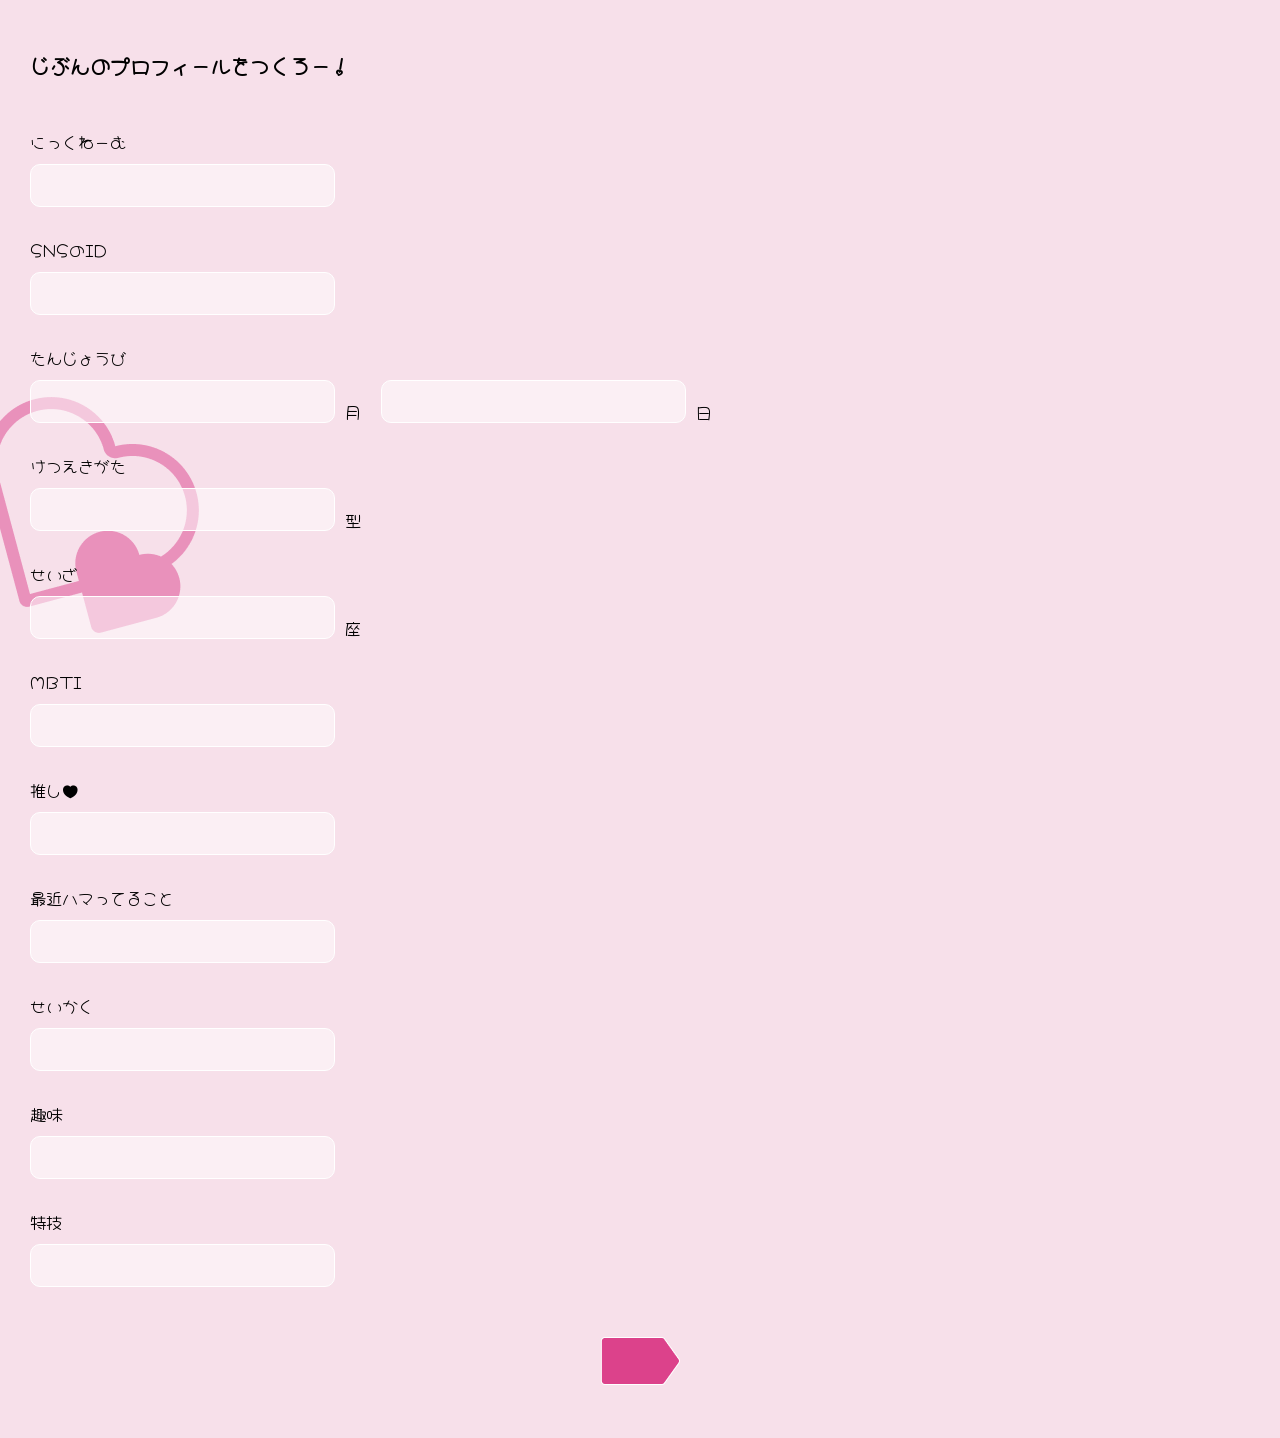
==== input-page.html @ f0c59c26 "追加:input-page見た目ほぼ完成" ====
<!DOCTYPE html>
<html lang="jp">

<head>
    <meta charset="UTF-8">
    <meta name="viewport" content="width=device-width, initial-scale=1.0">
    <title>Document</title>
    <link rel="stylesheet" href="css/ress.css">
    <link rel="stylesheet" href="css/color.css">
    <link rel="stylesheet" href="css/input-page.css">
    <link
        href="https://fonts.googleapis.com/css2?family=Hachi+Maru+Pop&family=Kaisei+Opti&family=Lato:ital,wght@0,100;0,300;0,400;0,700;0,900;1,100;1,300;1,400;1,700;1,900&family=Noto+Sans+JP:wght@300&family=Noto+Serif+JP:wght@200&family=Rampart+One&family=Rubik+80s+Fade&family=Sawarabi+Mincho&display=swap"
        rel="stylesheet">
</head>

<body>
    <header class="header">
        <h1>じぶんのプロフィールをつくろー！</h1>
        <span></span>
    </header>
    <main class="main">
        <span></span>
        <p class="title">にっくねーむ</p>
        <input class="input" type="text">
        <p class="title">SNSのID</p>
        <input class="input" type="text">
        <p class="title">たんじょうび</p>
        <div class="birthday">
            <input class="input" type="number">
            <p class="title">月</p>
            <input class="input" type="number">
            <p class="title">日</p>
        </div>
        <p class="title">けつえきがた</p>
        <div class="blood">
            <input class="input" type="text">
            <p class="title">型</p>
        </div>
        <p class="title">せいざ</p>
        <div class="constellation">
            <input class="input" type="text">
            <p class="title">座</p>
        </div>
        <p class="title">MBTI</p>
        <input class="input" type="text">
        <p class="title">推し♥</p>
        <input class="input" type="text">
        <p class="title">最近ハマってること</p>
        <input class="input" type="text">
        <p class="title">せいかく</p>
        <input class="input" type="text">
        <p class="title">趣味</p>
        <input class="input" type="text">
        <p class="title">特技</p>
        <input class="input" type="text">
    </main>
    <footer class="footer">
        <button><img src="images/footerui.png" alt="つぎへボタン"></button>
    </footer>
</body>

</html>
---- css/ress.css ----
/* resset.dev • v5.0.2 */

/* # =================================================================
   # Global selectors
   # ================================================================= */

html {
  box-sizing: border-box;
  -webkit-text-size-adjust: 100%; /* Prevent adjustments of font size after orientation changes in iOS */
  word-break: normal;
  -moz-tab-size: 4;
  tab-size: 4;
}

*,
::before,
::after {
  background-repeat: no-repeat; /* Set `background-repeat: no-repeat` to all elements and pseudo elements */
  box-sizing: inherit;
}

::before,
::after {
  text-decoration: inherit; /* Inherit text-decoration and vertical align to ::before and ::after pseudo elements */
  vertical-align: inherit;
}

* {
  padding: 0; /* Reset `padding` and `margin` of all elements */
  margin: 0;
}

/* # =================================================================
   # General elements
   # ================================================================= */

hr {
  overflow: visible; /* Show the overflow in Edge and IE */
  height: 0; /* Add the correct box sizing in Firefox */
  color: inherit; /* Correct border color in Firefox. */
}

details,
main {
  display: block; /* Render the `main` element consistently in IE. */
}

summary {
  display: list-item; /* Add the correct display in all browsers */
}

small {
  font-size: 80%; /* Set font-size to 80% in `small` elements */
}

[hidden] {
  display: none; /* Add the correct display in IE */
}

abbr[title] {
  border-bottom: none; /* Remove the bottom border in Chrome 57 */
  /* Add the correct text decoration in Chrome, Edge, IE, Opera, and Safari */
  text-decoration: underline;
  text-decoration: underline dotted;
}

a {
  background-color: transparent; /* Remove the gray background on active links in IE 10 */
}

a:active,
a:hover {
  outline-width: 0; /* Remove the outline when hovering in all browsers */
}

code,
kbd,
pre,
samp {
  font-family: monospace, monospace; /* Specify the font family of code elements */
}

pre {
  font-size: 1em; /* Correct the odd `em` font sizing in all browsers */
}

b,
strong {
  font-weight: bolder; /* Add the correct font weight in Chrome, Edge, and Safari */
}

/* https://gist.github.com/unruthless/413930 */
sub,
sup {
  font-size: 75%;
  line-height: 0;
  position: relative;
  vertical-align: baseline;
}

sub {
  bottom: -0.25em;
}

sup {
  top: -0.5em;
}

table {
  border-color: inherit; /* Correct border color in all Chrome, Edge, and Safari. */
  text-indent: 0; /* Remove text indentation in Chrome, Edge, and Safari */
}

iframe {
  border-style: none;
}

/* # =================================================================
   # Forms
   # ================================================================= */

input {
  border-radius: 0;
}

[type='number']::-webkit-inner-spin-button,
[type='number']::-webkit-outer-spin-button {
  height: auto; /* Correct the cursor style of increment and decrement buttons in Chrome */
}

[type='search'] {
  -webkit-appearance: textfield; /* Correct the odd appearance in Chrome and Safari */
  outline-offset: -2px; /* Correct the outline style in Safari */
}

[type='search']::-webkit-search-decoration {
  -webkit-appearance: none; /* Remove the inner padding in Chrome and Safari on macOS */
}

textarea {
  overflow: auto; /* Internet Explorer 11+ */
  resize: vertical; /* Specify textarea resizability */
}

button,
input,
optgroup,
select,
textarea {
  font: inherit; /* Specify font inheritance of form elements */
}

optgroup {
  font-weight: bold; /* Restore the font weight unset by the previous rule */
}

button {
  overflow: visible; /* Address `overflow` set to `hidden` in IE 8/9/10/11 */
}

button,
select {
  text-transform: none; /* Firefox 40+, Internet Explorer 11- */
}

/* Apply cursor pointer to button elements */
button,
[type='button'],
[type='reset'],
[type='submit'],
[role='button'] {
  cursor: pointer;
}

/* Remove inner padding and border in Firefox 4+ */
button::-moz-focus-inner,
[type='button']::-moz-focus-inner,
[type='reset']::-moz-focus-inner,
[type='submit']::-moz-focus-inner {
  border-style: none;
  padding: 0;
}

/* Replace focus style removed in the border reset above */
button:-moz-focusring,
[type='button']::-moz-focus-inner,
[type='reset']::-moz-focus-inner,
[type='submit']::-moz-focus-inner {
  outline: 1px dotted ButtonText;
}

button,
html [type='button'], /* Prevent a WebKit bug where (2) destroys native `audio` and `video`controls in Android 4 */
[type='reset'],
[type='submit'] {
  -webkit-appearance: button; /* Correct the inability to style clickable types in iOS */
}

/* Remove the default button styling in all browsers */
button,
input,
select,
textarea {
  background-color: transparent;
  border-style: none;
}

a:focus,
button:focus,
input:focus,
select:focus,
textarea:focus {
  outline-width: 0;
}

/* Style select like a standard input */
select {
  -moz-appearance: none; /* Firefox 36+ */
  -webkit-appearance: none; /* Chrome 41+ */
}

select::-ms-expand {
  display: none; /* Internet Explorer 11+ */
}

select::-ms-value {
  color: currentColor; /* Internet Explorer 11+ */
}

legend {
  border: 0; /* Correct `color` not being inherited in IE 8/9/10/11 */
  color: inherit; /* Correct the color inheritance from `fieldset` elements in IE */
  display: table; /* Correct the text wrapping in Edge and IE */
  max-width: 100%; /* Correct the text wrapping in Edge and IE */
  white-space: normal; /* Correct the text wrapping in Edge and IE */
  max-width: 100%; /* Correct the text wrapping in Edge 18- and IE */
}

::-webkit-file-upload-button {
  /* Correct the inability to style clickable types in iOS and Safari */
  -webkit-appearance: button;
  color: inherit;
  font: inherit; /* Change font properties to `inherit` in Chrome and Safari */
}

/* Replace pointer cursor in disabled elements */
[disabled] {
  cursor: default;
}

/* # =================================================================
   # Specify media element style
   # ================================================================= */

img {
  border-style: none; /* Remove border when inside `a` element in IE 8/9/10 */
}

/* Add the correct vertical alignment in Chrome, Firefox, and Opera */
progress {
  vertical-align: baseline;
}

/* # =================================================================
   # Accessibility
   # ================================================================= */

/* Specify the progress cursor of updating elements */
[aria-busy='true'] {
  cursor: progress;
}

/* Specify the pointer cursor of trigger elements */
[aria-controls] {
  cursor: pointer;
}

/* Specify the unstyled cursor of disabled, not-editable, or otherwise inoperable elements */
[aria-disabled='true'] {
  cursor: default;
}
---- css/color.css ----
:root {
    --bg-color: #F7E0EA;
    --text-color: #27362D;
    --ui-color: #DC428B;
}
---- css/input-page.css ----
html {
    font-size: 62.5%;
}

body {
    background-color: var(--bg-color);
    font-family: "Hachi Maru Pop", cursive;
    font-weight: 400;
    font-style: normal;
    background-image: url(../images/bg-heart.png);
    background-position-y: 365px;
    background-position-x: -30px;
    margin: 0 30px;
}

.header {
    margin: 50px 0;
}

.main {
    .title {
        font-size: 1.6rem;
        margin-bottom: 11px;
    }

    .input {
        height: 43px;
        border: 1px solid #fff;
        font-size: 1.6rem;
        background-color: rgba(255, 255, 255, 0.5);
        border-radius: 10px;
        padding: 1.4rem;
        margin-bottom: 30px;
        margin-right: 10px;
    }

    .birthday {
        display: flex;
        align-items: center;

        .title {
            margin-right: 20px;
        }
    }

    .blood {
        display: flex;
        align-items: center;
    }

    .constellation {
        align-items: center;
        display: flex;
    }

    .input {
        width: 25%;
    }
}

.footer {
    text-align: center;
    margin-top: 20px;
    margin-bottom: 50px;

    button {
        transform: scale(-1, 1);
    }
}
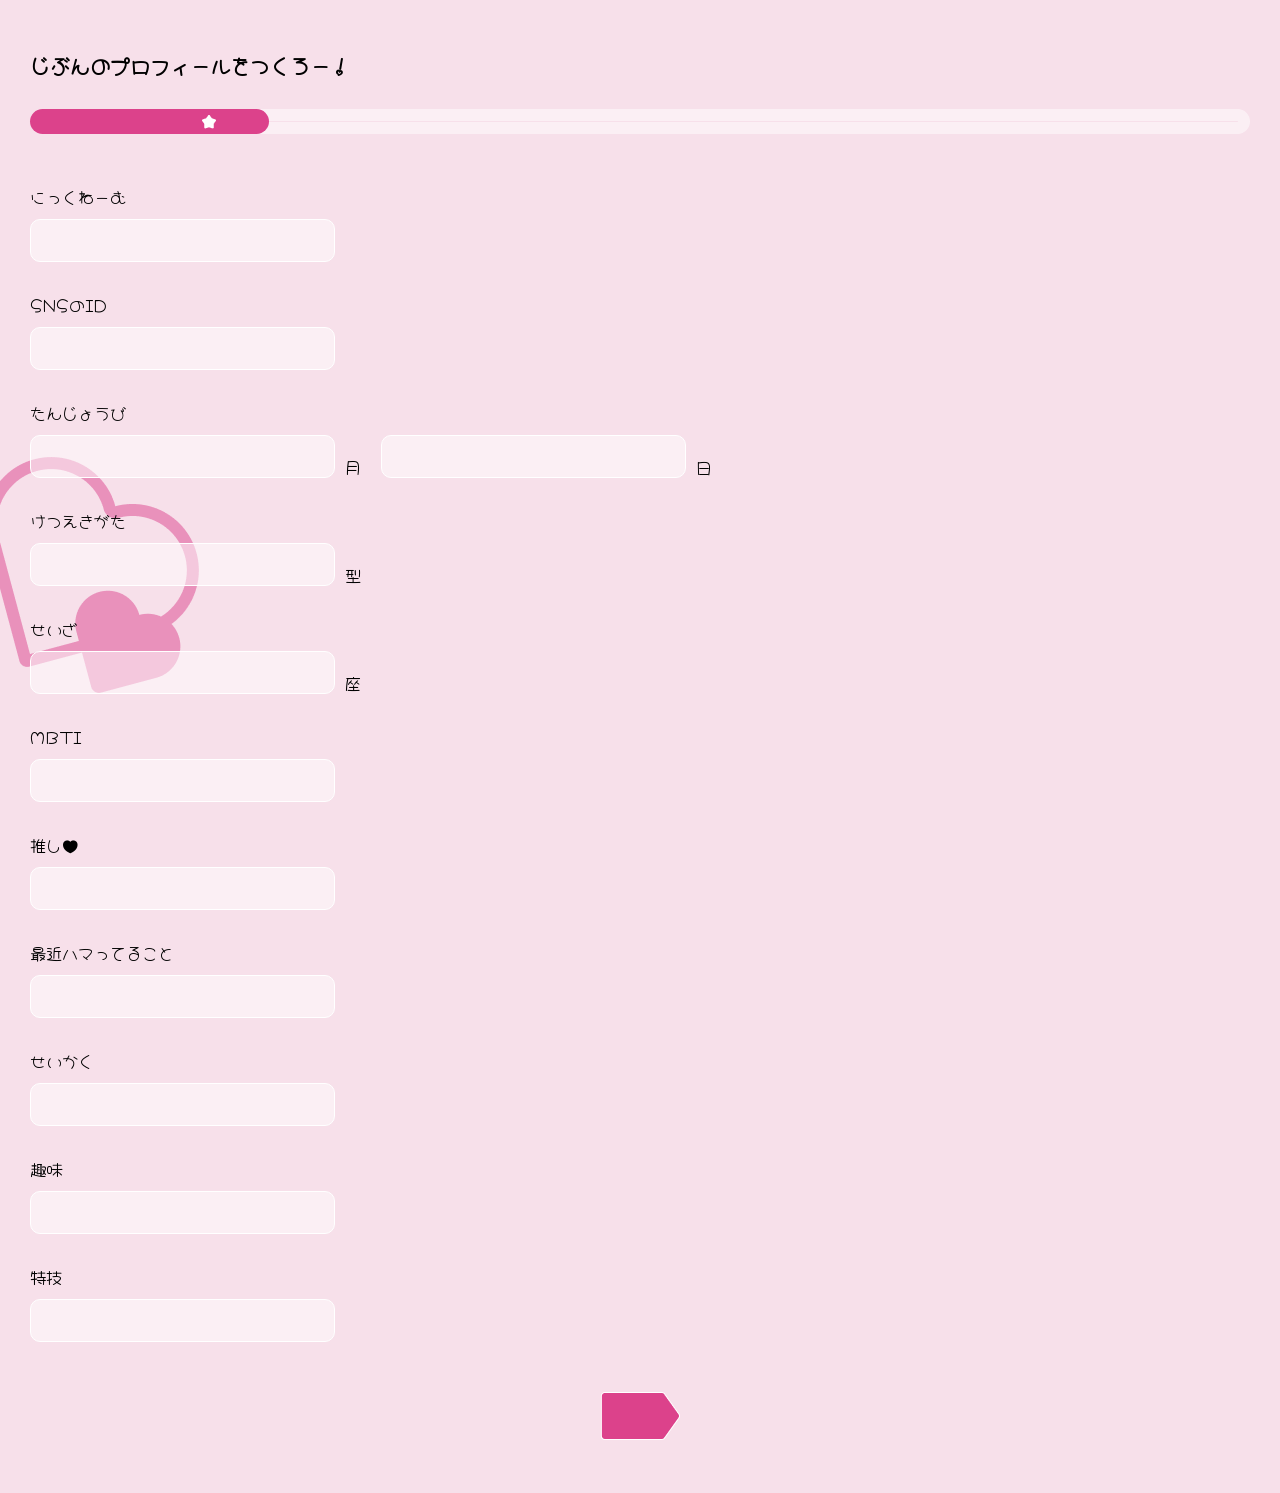
==== commit 70c97c07: "追加:input-page5見た目ほぼ完成、他input-pageページ遷移機能" ====
--- a/input-page.html
+++ b/input-page.html
@@ -16,10 +16,13 @@
 <body>
     <header class="header">
         <h1>じぶんのプロフィールをつくろー！</h1>
-        <span></span>
+        <span id="progressWrap">
+            <span id="progress">
+                <span id="star"><img src="images/star.png" alt="星"></span>
+            </span>
+        </span>
     </header>
     <main class="main">
-        <span></span>
         <p class="title">にっくねーむ</p>
         <input class="input" type="text">
         <p class="title">SNSのID</p>
@@ -55,7 +58,7 @@
         <input class="input" type="text">
     </main>
     <footer class="footer">
-        <button><img src="images/footerui.png" alt="つぎへボタン"></button>
+        <a href="input-page2.html"><img src="images/footerui.png" alt="つぎへボタン" id="nextBtn"></a>
     </footer>
 </body>
 
--- a/css/color.css
+++ b/css/color.css
@@ -1,5 +1,5 @@
 :root {
     --bg-color: #F7E0EA;
     --text-color: #27362D;
-    --ui-color: #DC428B;
+    --accent-color: #DC428B;
 }
--- a/css/input-page.css
+++ b/css/input-page.css
@@ -8,13 +8,45 @@
     font-weight: 400;
     font-style: normal;
     background-image: url(../images/bg-heart.png);
-    background-position-y: 365px;
+    background-position-y: 425px;
     background-position-x: -30px;
     margin: 0 30px;
 }
 
 .header {
+    width: 100%;
     margin: 50px 0;
+
+    h1 {
+        font-size: 2rem;
+        margin-bottom: 30px;
+    }
+
+    #progressWrap {
+        position: relative;
+        display: block;
+        height: 25px;
+        width: 100%;
+        border: 12.5px solid rgba(255, 255, 255, 0.5);
+        border-radius: 20px;
+
+        #progress {
+            position: absolute;
+            left: -12.5px;
+            top: -12.5px;
+            width: 20%;
+            height: 25px;
+            display: block;
+            background-color: var(--accent-color);
+            border-radius: 20px;
+
+            #star {
+                position: absolute;
+                top: 6px;
+                left: 72%;
+            }
+        }
+    }
 }
 
 .main {
@@ -24,6 +56,7 @@
     }
 
     .input {
+        width: 100%;
         height: 43px;
         border: 1px solid #fff;
         font-size: 1.6rem;
@@ -63,7 +96,7 @@
     margin-top: 20px;
     margin-bottom: 50px;
 
-    button {
+    #nextBtn {
         transform: scale(-1, 1);
     }
 }
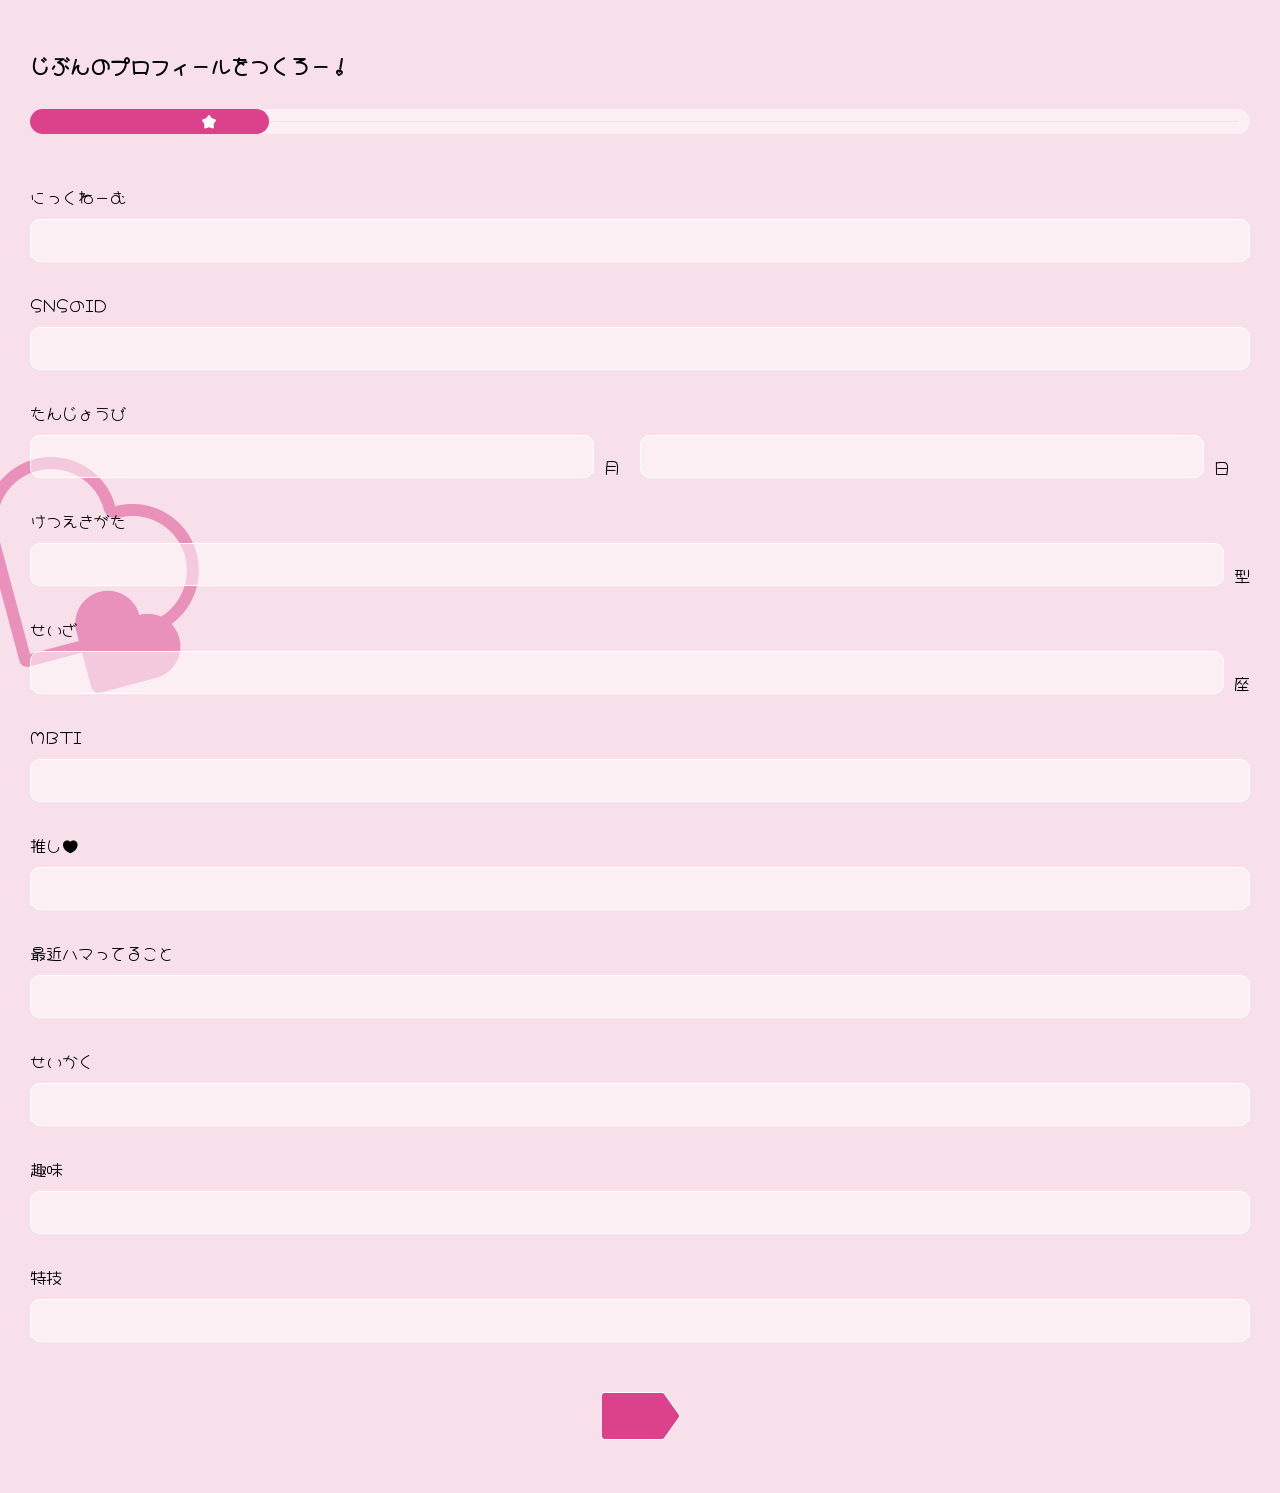
==== commit 616891fa: "追加:profile見た目途中" ====
--- a/input-page.html
+++ b/input-page.html
@@ -11,6 +11,7 @@
     <link
         href="https://fonts.googleapis.com/css2?family=Hachi+Maru+Pop&family=Kaisei+Opti&family=Lato:ital,wght@0,100;0,300;0,400;0,700;0,900;1,100;1,300;1,400;1,700;1,900&family=Noto+Sans+JP:wght@300&family=Noto+Serif+JP:wght@200&family=Rampart+One&family=Rubik+80s+Fade&family=Sawarabi+Mincho&display=swap"
         rel="stylesheet">
+    <script defer src="js/input-page.js"></script>
 </head>
 
 <body>
@@ -24,38 +25,38 @@
     </header>
     <main class="main">
         <p class="title">にっくねーむ</p>
-        <input class="input" type="text">
+        <input name="name" class="input" type="text">
         <p class="title">SNSのID</p>
-        <input class="input" type="text">
+        <input name="sns" class="input" type="text">
         <p class="title">たんじょうび</p>
         <div class="birthday">
-            <input class="input" type="number">
+            <input name="month" class="input" type="number">
             <p class="title">月</p>
-            <input class="input" type="number">
+            <input name="day" class="input" type="number">
             <p class="title">日</p>
         </div>
         <p class="title">けつえきがた</p>
         <div class="blood">
-            <input class="input" type="text">
+            <input name="blood" class="input" type="text">
             <p class="title">型</p>
         </div>
         <p class="title">せいざ</p>
         <div class="constellation">
-            <input class="input" type="text">
+            <input name="constellation" class="input" type="text">
             <p class="title">座</p>
         </div>
         <p class="title">MBTI</p>
-        <input class="input" type="text">
+        <input name="mbti" class="input" type="text">
         <p class="title">推し♥</p>
-        <input class="input" type="text">
+        <input name="favorite" class="input" type="text">
         <p class="title">最近ハマってること</p>
-        <input class="input" type="text">
+        <input name="like" class="input" type="text">
         <p class="title">せいかく</p>
-        <input class="input" type="text">
+        <input name="character" class="input" type="text">
         <p class="title">趣味</p>
-        <input class="input" type="text">
+        <input name="hobby" class="input" type="text">
         <p class="title">特技</p>
-        <input class="input" type="text">
+        <input name="skill" class="input" type="text">
     </main>
     <footer class="footer">
         <a href="input-page2.html"><img src="images/footerui.png" alt="つぎへボタン" id="nextBtn"></a>
--- a/css/color.css
+++ b/css/color.css
@@ -2,4 +2,5 @@
     --bg-color: #F7E0EA;
     --text-color: #27362D;
     --accent-color: #DC428B;
+    --textBg-color: rgba(255, 255, 255, 0.5);
 }
--- a/css/input-page.css
+++ b/css/input-page.css
@@ -59,6 +59,7 @@
         width: 100%;
         height: 43px;
         border: 1px solid #fff;
+        color: var(--accent-color);
         font-size: 1.6rem;
         background-color: rgba(255, 255, 255, 0.5);
         border-radius: 10px;
@@ -87,7 +88,7 @@
     }
 
     .input {
-        width: 25%;
+        width: 100%;
     }
 }
 
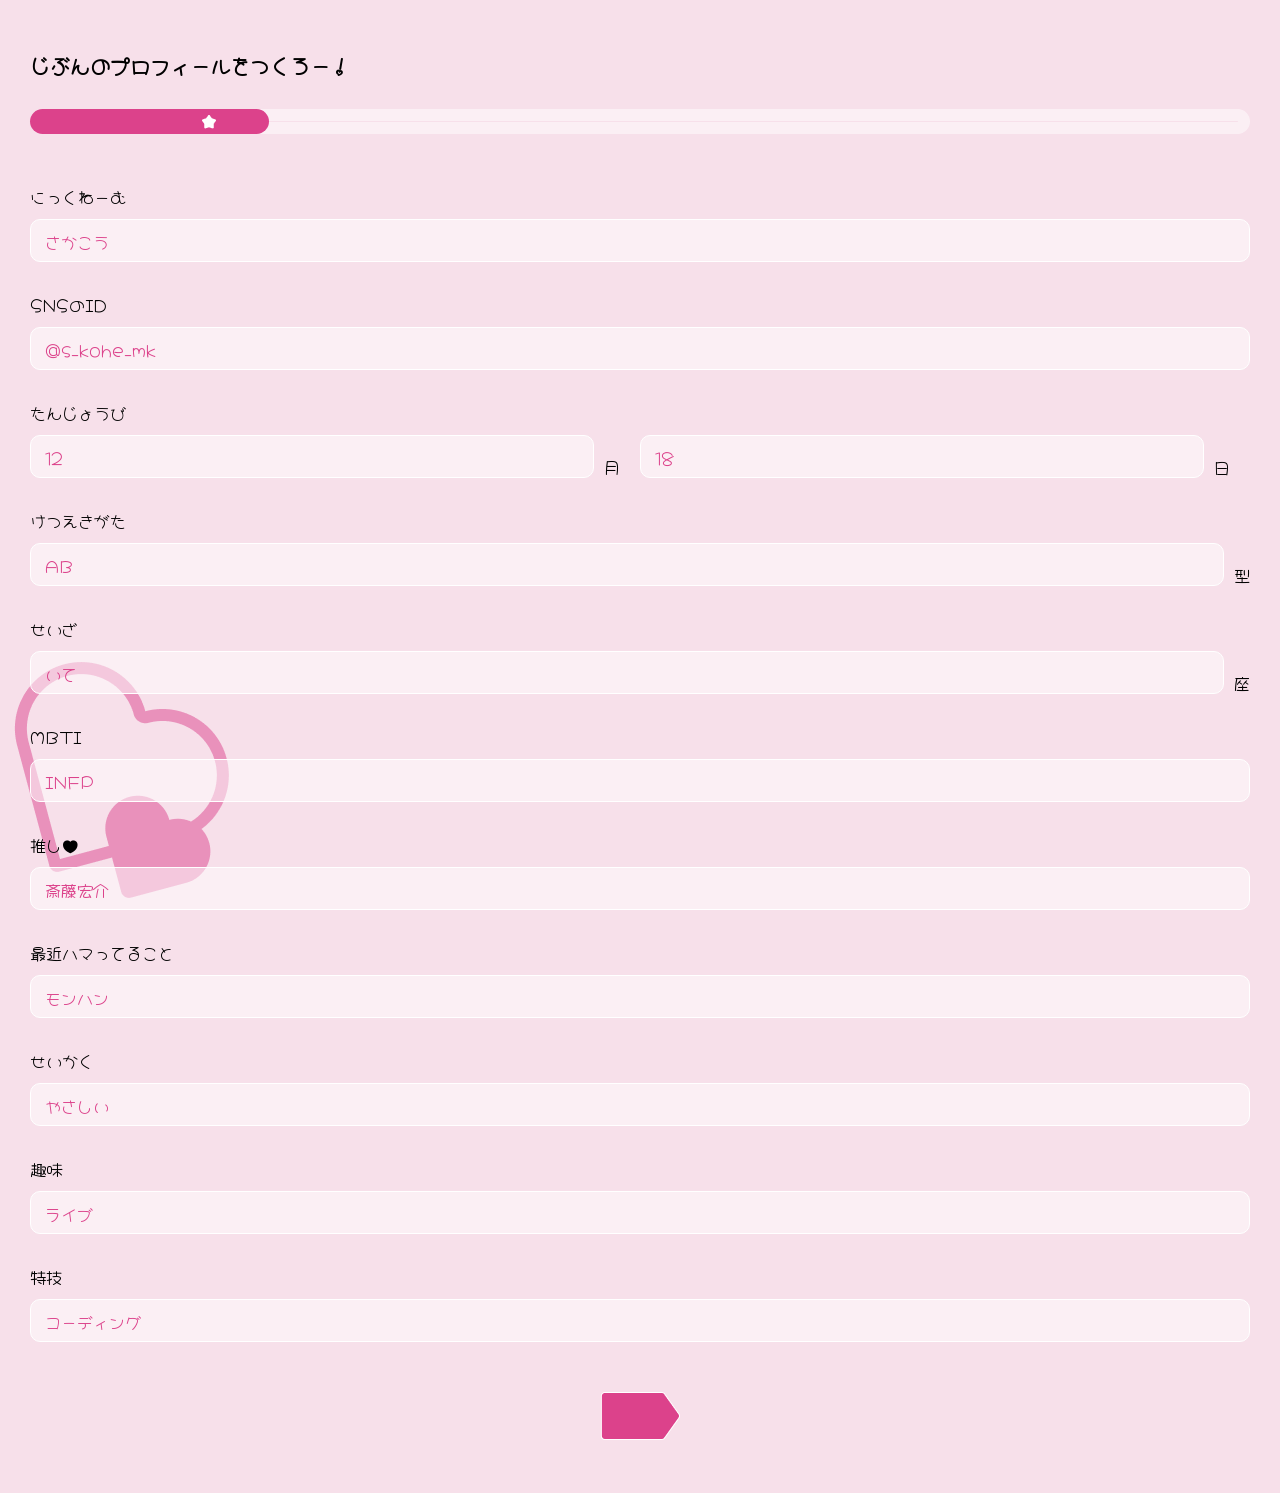
==== commit 6f3434c8: "変更" ====
--- a/input-page.html
+++ b/input-page.html
@@ -25,38 +25,38 @@
     </header>
     <main class="main">
         <p class="title">にっくねーむ</p>
-        <input name="name" class="input" type="text">
+        <input name="name" class="input" type="text" value="さかこう">
         <p class="title">SNSのID</p>
-        <input name="sns" class="input" type="text">
+        <input name="sns" class="input" type="text" value="@s_kohe_mk">
         <p class="title">たんじょうび</p>
         <div class="birthday">
-            <input name="month" class="input" type="number">
+            <input name="month" class="input" type="number" value="12">
             <p class="title">月</p>
-            <input name="day" class="input" type="number">
+            <input name="day" class="input" type="number" value="18">
             <p class="title">日</p>
         </div>
         <p class="title">けつえきがた</p>
         <div class="blood">
-            <input name="blood" class="input" type="text">
+            <input name="blood" class="input" type="text" value="AB">
             <p class="title">型</p>
         </div>
         <p class="title">せいざ</p>
         <div class="constellation">
-            <input name="constellation" class="input" type="text">
+            <input name="constellation" class="input" type="text" value="いて">
             <p class="title">座</p>
         </div>
         <p class="title">MBTI</p>
-        <input name="mbti" class="input" type="text">
+        <input name="mbti" class="input" type="text" value="INFP">
         <p class="title">推し♥</p>
-        <input name="favorite" class="input" type="text">
+        <input name="favorite" class="input" type="text" value="斎藤宏介">
         <p class="title">最近ハマってること</p>
-        <input name="like" class="input" type="text">
+        <input name="like" class="input" type="text" value="モンハン">
         <p class="title">せいかく</p>
-        <input name="character" class="input" type="text">
+        <input name="character" class="input" type="text" value="やさしい">
         <p class="title">趣味</p>
-        <input name="hobby" class="input" type="text">
+        <input name="hobby" class="input" type="text" value="ライブ">
         <p class="title">特技</p>
-        <input name="skill" class="input" type="text">
+        <input name="skill" class="input" type="text" value="コーディング">
     </main>
     <footer class="footer">
         <a href="input-page2.html"><img src="images/footerui.png" alt="つぎへボタン" id="nextBtn"></a>
--- a/css/input-page.css
+++ b/css/input-page.css
@@ -7,9 +7,13 @@
     font-family: "Hachi Maru Pop", cursive;
     font-weight: 400;
     font-style: normal;
+    /* background-position-y: 425px; */
+    /* background-position-x: -30px; */
     background-image: url(../images/bg-heart.png);
-    background-position-y: 425px;
-    background-position-x: -30px;
+    background-position: left bottom;
+    background-attachment: fixed;
+    /* bottom: 0;
+    left: 0; */
     margin: 0 30px;
 }
 
